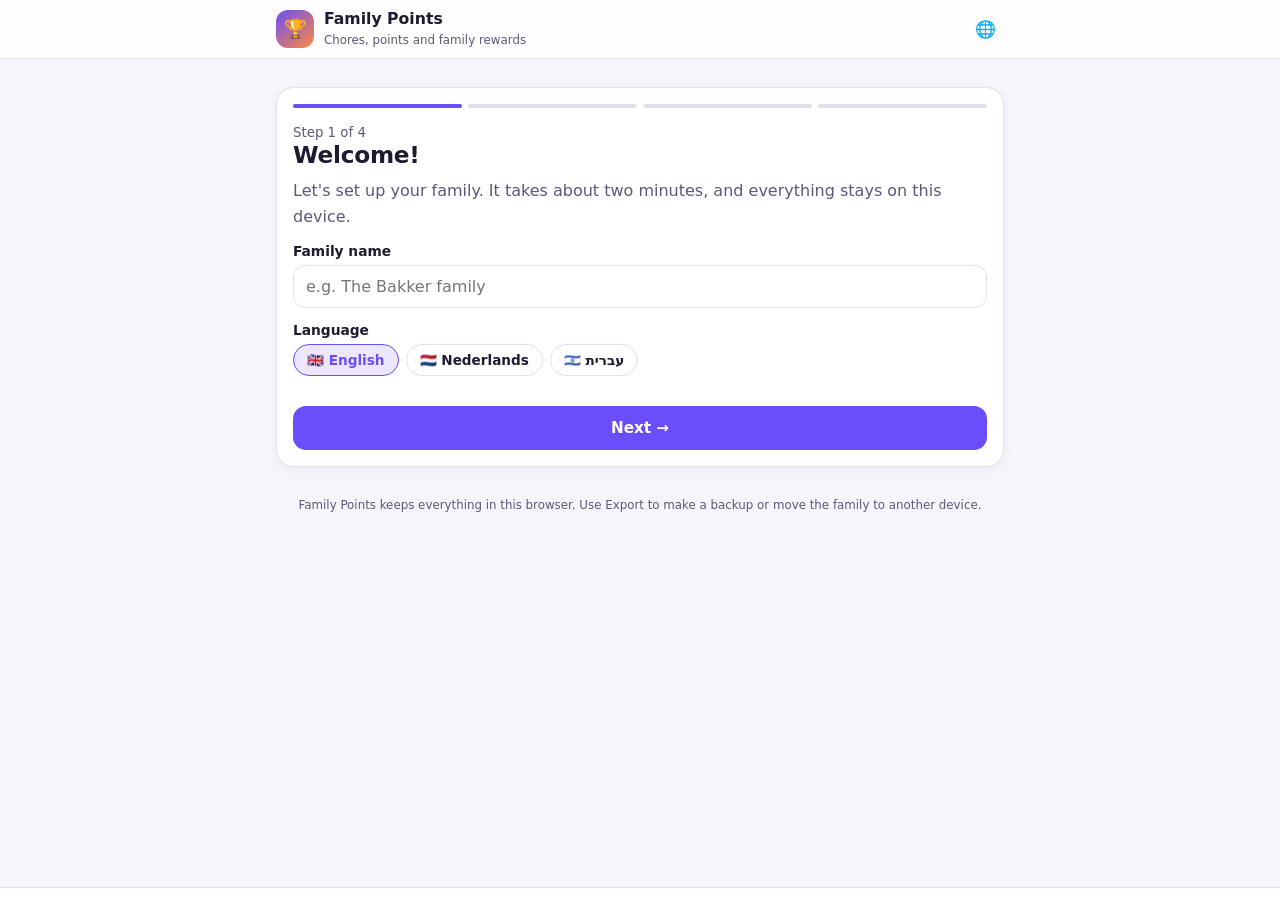
==== family-points/index.html @ 115d9e0e "Add Family Points: a chores, points and rewards app for the family A self-contained static app under" ====
<!DOCTYPE html>
<html lang="en">
<head>
<meta charset="UTF-8">
<meta name="viewport" content="width=device-width, initial-scale=1.0, viewport-fit=cover">
<meta name="theme-color" content="#6b4dfb">
<meta name="description" content="Family chores, points and rewards — English, Nederlands, עברית.">
<title>Family Points</title>
<link rel="icon" href="data:image/svg+xml,<svg xmlns='http://www.w3.org/2000/svg' viewBox='0 0 100 100'><text y='.9em' font-size='90'>🏆</text></svg>">
<link rel="stylesheet" href="assets/styles.css">
</head>
<body>

<header class="bar" id="header"></header>
<main id="view"></main>
<nav class="tabs" id="tabs"></nav>

<div id="modal"></div>
<div class="toast" id="toast" role="status" aria-live="polite"></div>

<noscript>
  <div class="wrap"><div class="card">This app needs JavaScript to run.</div></div>
</noscript>

<script src="js/i18n.js"></script>
<script src="js/avatars.js"></script>
<script src="js/sha256.js"></script>
<script src="js/store.js"></script>
<script src="js/ui.js"></script>
<script src="js/setup.js"></script>
<script src="js/parent.js"></script>
<script src="js/child.js"></script>
<script src="js/app.js"></script>
</body>
</html>
---- family-points/assets/styles.css ----
/* Family Points — one stylesheet, light + dark, LTR + RTL.
   Spacing uses logical properties so the Hebrew layout mirrors for free. */

:root {
  --bg: #f6f5fb;
  --surface: #ffffff;
  --surface-2: #f1effa;
  --line: #e3e0f0;
  --ink: #1d1b32;
  --ink-soft: #5c5878;
  --brand: #6b4dfb;
  --brand-ink: #ffffff;
  --brand-soft: #ece7ff;
  --accent: #ff8a3d;
  --good: #16a06a;
  --good-soft: #e2f6ee;
  --bad: #e0413f;
  --bad-soft: #fde8e7;
  --warn: #d99400;
  --radius: 18px;
  --radius-sm: 12px;
  --shadow: 0 8px 28px rgba(35, 25, 80, .08);
  --shadow-sm: 0 2px 8px rgba(35, 25, 80, .06);
  --font: "Segoe UI", system-ui, -apple-system, "Noto Sans Hebrew", "Helvetica Neue", Arial, sans-serif;
}

@media (prefers-color-scheme: dark) {
  :root {
    --bg: #14131d;
    --surface: #1e1c2b;
    --surface-2: #262338;
    --line: #322e47;
    --ink: #f2f0fb;
    --ink-soft: #a49fc0;
    --brand: #8f76ff;
    --brand-soft: #2c2547;
    --good: #3fcf94;
    --good-soft: #16352a;
    --bad: #ff6b68;
    --bad-soft: #3a1e20;
    --warn: #f0b429;
    --shadow: 0 8px 28px rgba(0, 0, 0, .4);
    --shadow-sm: 0 2px 8px rgba(0, 0, 0, .3);
  }
}

* { box-sizing: border-box; }

html, body {
  margin: 0;
  padding: 0;
  background: var(--bg);
  color: var(--ink);
  font-family: var(--font);
  -webkit-text-size-adjust: 100%;
}
body { padding-bottom: 84px; min-height: 100vh; }
body.no-tabs { padding-bottom: 24px; }

h1, h2, h3 { margin: 0 0 .4em; line-height: 1.2; }
h1 { font-size: 1.45rem; letter-spacing: -.01em; }
h2 { font-size: 1.12rem; }
h3 { font-size: .98rem; }
p { line-height: 1.55; margin: .4em 0; }
small { color: var(--ink-soft); }
a { color: var(--brand); }

.wrap { max-width: 760px; margin: 0 auto; padding: 16px; }
.muted { color: var(--ink-soft); }
.lead { color: var(--ink-soft); line-height: 1.6; }
.center { text-align: center; }
.hide { display: none !important; }
.mt { margin-top: 16px; }
.mb { margin-bottom: 12px; }

/* ---------- app bar ---------- */
header.bar {
  position: sticky; top: 0; z-index: 30;
  background: color-mix(in srgb, var(--surface) 88%, transparent);
  backdrop-filter: blur(10px);
  border-bottom: 1px solid var(--line);
}
header.bar .wrap { display: flex; align-items: center; gap: 10px; padding: 10px 16px; }
.brand-mark {
  width: 38px; height: 38px; border-radius: 12px; flex: 0 0 auto;
  background: linear-gradient(140deg, var(--brand), var(--accent));
  display: grid; place-items: center; font-size: 1.15rem;
}
.bar-title { flex: 1; min-width: 0; }
.bar-title strong { display: block; font-size: .98rem; line-height: 1.2; }
.bar-title small { font-size: .74rem; }
.bar-actions { display: flex; gap: 6px; align-items: center; }

/* ---------- cards ---------- */
.card {
  background: var(--surface);
  border: 1px solid var(--line);
  border-radius: var(--radius);
  padding: 16px;
  margin: 12px 0;
  box-shadow: var(--shadow-sm);
}
.card.flush { padding: 0; overflow: hidden; }
.card.hero {
  background: linear-gradient(140deg, var(--brand), #a855f7 65%, var(--accent));
  color: #fff; border: none; box-shadow: var(--shadow);
}
.card.hero .muted, .card.hero small, .card.hero .lead { color: rgba(255, 255, 255, .82); }
.card.good { border-color: var(--good); background: var(--good-soft); }
.eyebrow {
  font-size: .68rem; text-transform: uppercase; letter-spacing: .12em;
  font-weight: 700; color: var(--brand); margin-bottom: 6px;
}
.card.hero .eyebrow { color: rgba(255, 255, 255, .85); }

.row { display: flex; gap: 10px; align-items: center; flex-wrap: wrap; }
.row.tight { gap: 6px; }
.row.between { justify-content: space-between; }
.row.end { justify-content: flex-end; }
.row.nowrap { flex-wrap: nowrap; }
.grow { flex: 1; min-width: 0; }
.stack { display: flex; flex-direction: column; gap: 10px; }

/* ---------- buttons ---------- */
.btn {
  display: inline-flex; align-items: center; justify-content: center; gap: 7px;
  border: none; border-radius: 13px; padding: 12px 17px;
  font-family: var(--font); font-size: .95rem; font-weight: 700;
  background: var(--brand); color: var(--brand-ink); cursor: pointer;
  transition: transform .06s ease, filter .15s ease;
  min-height: 44px;
}
.btn:hover { filter: brightness(1.06); }
.btn:active { transform: translateY(1px); }
.btn:disabled { opacity: .5; cursor: not-allowed; filter: grayscale(.4); }
.btn.block { width: 100%; }
.btn.ghost { background: var(--surface); color: var(--ink); border: 1.5px solid var(--line); }
.btn.soft { background: var(--brand-soft); color: var(--brand); }
.btn.good { background: var(--good); color: #fff; }
.btn.danger { background: var(--bad); color: #fff; }
.btn.warn { background: var(--warn); color: #241c00; }
.btn.small { padding: 8px 12px; font-size: .84rem; min-height: 38px; border-radius: 11px; }
.btn.wide { flex: 1; }
.icon-btn {
  border: none; background: transparent; color: var(--ink-soft);
  font-size: 1.05rem; cursor: pointer; padding: 8px; border-radius: 10px;
  min-width: 38px; min-height: 38px;
}
.icon-btn:hover { background: var(--surface-2); color: var(--ink); }

/* ---------- forms ---------- */
.field { margin: 14px 0; }
.field > label, .field-label {
  display: block; font-weight: 700; font-size: .86rem; margin-bottom: 6px;
}
input[type=text], input[type=password], input[type=number], input[type=date],
input[type=tel], select, textarea {
  width: 100%; border: 1.5px solid var(--line); border-radius: var(--radius-sm);
  padding: 11px 12px; font-family: var(--font); font-size: 1rem;
  background: var(--surface); color: var(--ink);
}
input:focus, select:focus, textarea:focus {
  outline: none; border-color: var(--brand);
  box-shadow: 0 0 0 3px var(--brand-soft);
}
textarea { min-height: 90px; resize: vertical; }
.hint { font-size: .78rem; color: var(--ink-soft); margin-top: 5px; line-height: 1.45; }
.error-msg {
  background: var(--bad-soft); color: var(--bad); border-radius: var(--radius-sm);
  padding: 10px 12px; font-size: .88rem; font-weight: 600; margin: 10px 0;
}
.grid-2 { display: grid; grid-template-columns: 1fr 1fr; gap: 12px; }
@media (max-width: 460px) { .grid-2:not(.keep) { grid-template-columns: 1fr; } }
.grid-2.keep { gap: 10px; }

/* segmented control */
.seg { display: flex; border: 1.5px solid var(--line); border-radius: var(--radius-sm); overflow: hidden; }
.seg button {
  flex: 1; border: none; background: var(--surface); color: var(--ink-soft);
  padding: 10px 8px; font-family: var(--font); font-weight: 700; font-size: .85rem; cursor: pointer;
}
.seg button.on { background: var(--brand); color: var(--brand-ink); }

/* chips */
.chips { display: flex; flex-wrap: wrap; gap: 7px; }
.chip {
  border: 1.5px solid var(--line); background: var(--surface); color: var(--ink);
  border-radius: 999px; padding: 7px 13px; font-size: .85rem; font-weight: 600;
  cursor: pointer; font-family: var(--font);
}
.chip.on { background: var(--brand-soft); border-color: var(--brand); color: var(--brand); }
.tag {
  display: inline-flex; align-items: center; gap: 5px;
  background: var(--surface-2); color: var(--ink-soft);
  border-radius: 999px; padding: 3px 10px; font-size: .74rem; font-weight: 600;
}
.tag.brand { background: var(--brand-soft); color: var(--brand); }
.tag.good { background: var(--good-soft); color: var(--good); }
.tag.bad { background: var(--bad-soft); color: var(--bad); }

/* ---------- avatars ---------- */
.avatar {
  width: var(--avs, 44px); height: var(--avs, 44px);
  border-radius: 50%; display: inline-grid; place-items: center;
  background: color-mix(in srgb, var(--av) 26%, var(--surface));
  border: 2px solid var(--av);
  font-size: calc(var(--avs, 44px) * .52); flex: 0 0 auto; line-height: 1;
}
.avatar-grid {
  display: grid; grid-template-columns: repeat(auto-fill, minmax(52px, 1fr));
  gap: 8px; margin: 8px 0;
}
.avatar-pick {
  aspect-ratio: 1; border-radius: 50%; font-size: 1.5rem; cursor: pointer;
  border: 2px solid transparent;
  background: color-mix(in srgb, var(--av) 22%, var(--surface));
  display: grid; place-items: center;
}
.avatar-pick.sel { border-color: var(--av); box-shadow: 0 0 0 3px color-mix(in srgb, var(--av) 30%, transparent); }

/* ---------- points ---------- */
.pts { font-weight: 800; font-variant-numeric: tabular-nums; direction: ltr; unicode-bidi: isolate; }
.pts.pos { color: var(--good); }
.pts.neg { color: var(--bad); }
.pts.zero { color: var(--ink-soft); }
.pts.big { font-size: 1.6rem; }
.score { font-size: 2rem; font-weight: 800; line-height: 1; font-variant-numeric: tabular-nums; direction: ltr; unicode-bidi: isolate; }

/* ---------- lists ---------- */
.list { list-style: none; margin: 0; padding: 0; }
.list li {
  display: flex; align-items: center; gap: 11px;
  padding: 12px 14px; border-bottom: 1px solid var(--line);
}
.list li:last-child { border-bottom: none; }
.list li .grow { min-width: 0; }
.list .title { font-weight: 650; font-size: .95rem; }
.list .sub { font-size: .78rem; color: var(--ink-soft); margin-top: 2px; }
.tappable { cursor: pointer; }
.tappable:hover { background: var(--surface-2); }

.rank-badge {
  width: 26px; height: 26px; border-radius: 50%; display: grid; place-items: center;
  background: var(--surface-2); color: var(--ink-soft); font-size: .78rem; font-weight: 800; flex: 0 0 auto;
}
.rank-badge.gold { background: #ffd76e; color: #5a4300; }

.meter { height: 10px; border-radius: 999px; background: rgba(125, 120, 160, .25); overflow: hidden; margin: 8px 0; }
.meter-fill { height: 100%; border-radius: 999px; background: var(--brand); transition: width .4s ease; }
.card.hero .meter { background: rgba(0, 0, 0, .22); }
.card.hero .meter-fill { background: #fff; }

.empty { text-align: center; padding: 26px 14px; color: var(--ink-soft); }
.empty-ic { font-size: 2rem; display: block; margin-bottom: 8px; }

.section-title {
  display: flex; align-items: center; gap: 8px; justify-content: space-between;
  margin: 18px 0 6px; font-size: .82rem; font-weight: 800;
  text-transform: uppercase; letter-spacing: .08em; color: var(--ink-soft);
}

/* ---------- tabs ---------- */
nav.tabs {
  position: fixed; inset-inline: 0; bottom: 0; z-index: 40;
  background: color-mix(in srgb, var(--surface) 94%, transparent);
  backdrop-filter: blur(10px);
  border-top: 1px solid var(--line);
  display: flex; padding: 6px 6px calc(6px + env(safe-area-inset-bottom));
}
nav.tabs button {
  flex: 1; border: none; background: none; cursor: pointer;
  padding: 7px 2px; border-radius: 12px;
  display: flex; flex-direction: column; align-items: center; gap: 3px;
  font-family: var(--font); font-size: .66rem; font-weight: 650; color: var(--ink-soft);
}
nav.tabs button .ic { font-size: 1.2rem; line-height: 1; }
nav.tabs button.on { color: var(--brand); background: var(--brand-soft); }
nav.tabs .badge {
  position: absolute; transform: translate(14px, -6px);
  background: var(--bad); color: #fff; border-radius: 999px;
  font-size: .6rem; padding: 1px 5px; font-weight: 800;
}

/* ---------- modal ---------- */
#modal { position: fixed; inset: 0; z-index: 60; display: none; }
#modal.open { display: block; }
.modal-backdrop { position: absolute; inset: 0; background: rgba(20, 16, 40, .55); }
.modal-card {
  position: absolute; inset-inline: 0; bottom: 0; margin: 0 auto;
  max-width: 620px; max-height: 92vh; overflow-y: auto;
  background: var(--surface); border-radius: 22px 22px 0 0;
  box-shadow: var(--shadow); animation: rise .18s ease-out;
}
@media (min-width: 640px) {
  .modal-card { position: relative; top: 6vh; border-radius: 22px; max-height: 88vh; }
}
@keyframes rise { from { transform: translateY(24px); opacity: .6; } to { transform: none; opacity: 1; } }
.modal-head {
  display: flex; align-items: center; justify-content: space-between; gap: 10px;
  padding: 14px 16px; border-bottom: 1px solid var(--line);
  position: sticky; top: 0; background: var(--surface); z-index: 1;
}
.modal-head h2 { margin: 0; font-size: 1.05rem; }
.modal-body { padding: 16px; }

/* ---------- toast ---------- */
.toast {
  position: fixed; inset-inline: 0; bottom: 96px; margin: 0 auto; width: fit-content;
  max-width: 90%; background: var(--ink); color: var(--bg);
  padding: 11px 18px; border-radius: 999px; font-weight: 700; font-size: .88rem;
  opacity: 0; pointer-events: none; transition: opacity .22s ease, transform .22s ease;
  transform: translateY(8px); z-index: 70;
}
.toast.show { opacity: 1; transform: none; }
.toast.good { background: var(--good); color: #fff; }
.toast.bad { background: var(--bad); color: #fff; }

/* ---------- setup / login ---------- */
.steps { display: flex; gap: 6px; margin-bottom: 14px; }
.steps span { height: 4px; flex: 1; border-radius: 999px; background: var(--line); }
.steps span.on { background: var(--brand); }
.login-tabs { display: flex; gap: 8px; margin-bottom: 16px; }
.kid-grid { display: grid; grid-template-columns: repeat(auto-fill, minmax(104px, 1fr)); gap: 12px; }
.kid-card {
  border: 1.5px solid var(--line); background: var(--surface); border-radius: var(--radius);
  padding: 14px 8px; text-align: center; cursor: pointer; font-family: var(--font);
  color: var(--ink); display: flex; flex-direction: column; align-items: center; gap: 8px;
}
.kid-card:hover { border-color: var(--brand); }
.kid-card .nm { font-weight: 700; font-size: .9rem; }
.pin-input { letter-spacing: .5em; text-align: center; font-size: 1.4rem; font-weight: 800; }

.countdown {
  display: flex; align-items: center; gap: 12px; padding: 10px 0;
  border-bottom: 1px dashed var(--line);
}
.countdown:last-child { border-bottom: none; }
.countdown .days { font-size: 1.35rem; font-weight: 800; color: var(--brand); min-width: 44px; text-align: center; }
.countdown.today .days { color: var(--accent); }

.task-row { display: flex; align-items: center; gap: 10px; padding: 11px 14px; border-bottom: 1px solid var(--line); }
.task-row:last-child { border-bottom: none; }
.task-row.paused { opacity: .55; }
.pts-cell { display: flex; flex-direction: column; align-items: flex-end; gap: 2px; font-size: .78rem; }

.kv { display: flex; justify-content: space-between; gap: 10px; padding: 7px 0; border-bottom: 1px dashed var(--line); font-size: .88rem; }
.kv:last-child { border-bottom: none; }
.kv .k { color: var(--ink-soft); }

.footer-note { text-align: center; font-size: .74rem; color: var(--ink-soft); padding: 18px 8px 4px; line-height: 1.5; }
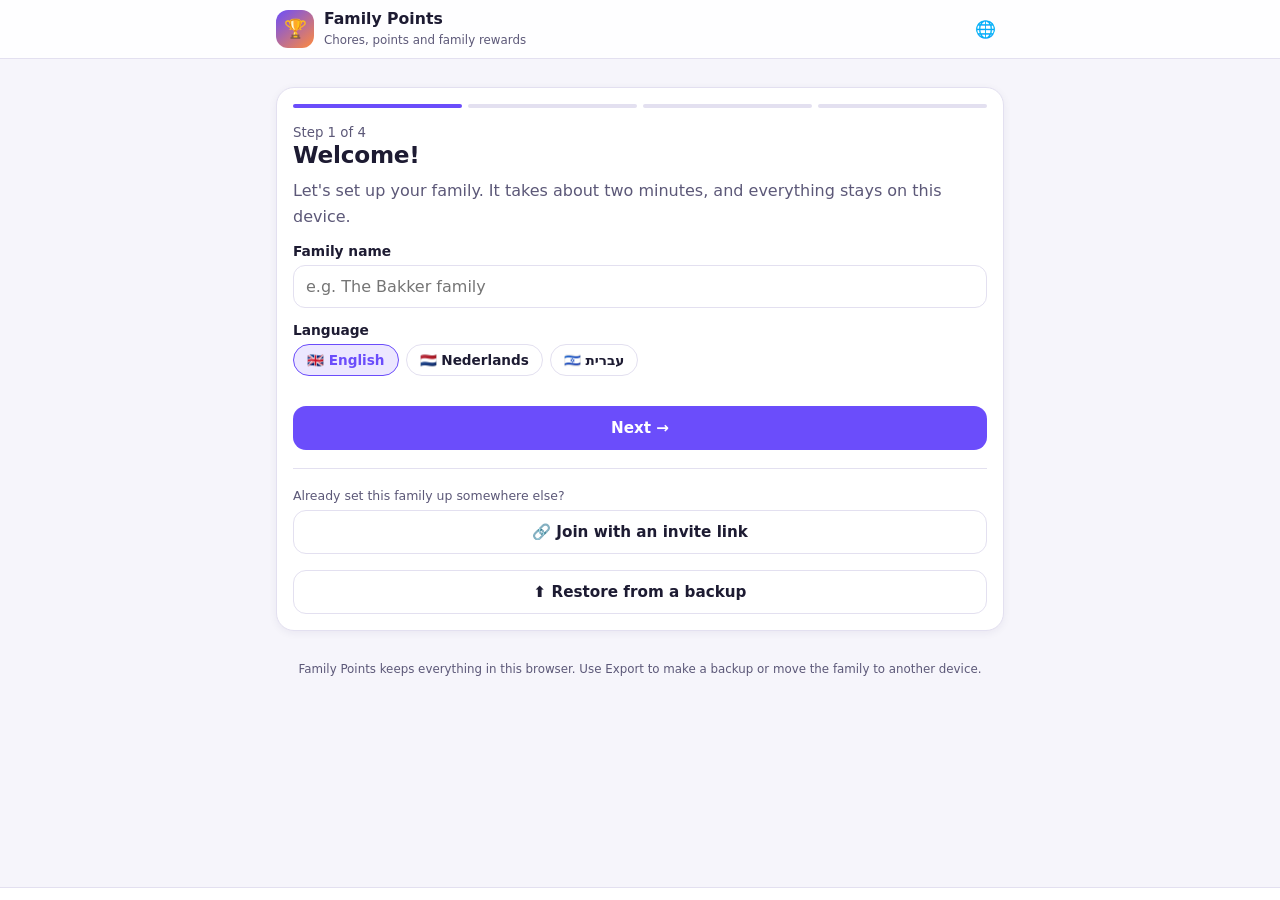
==== commit e1265cf6: "Add optional syncing so one family lives on every device Until now each device kept its own copy, wh" ====
--- a/family-points/index.html
+++ b/family-points/index.html
@@ -26,6 +26,8 @@
 <script src="js/avatars.js"></script>
 <script src="js/sha256.js"></script>
 <script src="js/store.js"></script>
+<script src="js/translate.js"></script>
+<script src="js/sync.js"></script>
 <script src="js/ui.js"></script>
 <script src="js/setup.js"></script>
 <script src="js/parent.js"></script>
--- a/family-points/assets/styles.css
+++ b/family-points/assets/styles.css
@@ -24,8 +24,12 @@
   --font: "Segoe UI", system-ui, -apple-system, "Noto Sans Hebrew", "Helvetica Neue", Arial, sans-serif;
 }
 
+/* Dark mode has three states to cover: the viewer's system preference, and an
+   explicit light or dark choice stamped on the root element by whatever hosts
+   the page. CSS cannot share one declaration block across a media query and a
+   plain selector, so the tokens are written twice — keep them in step. */
 @media (prefers-color-scheme: dark) {
-  :root {
+  :root:not([data-theme="light"]) {
     --bg: #14131d;
     --surface: #1e1c2b;
     --surface-2: #262338;
@@ -43,6 +47,23 @@
     --shadow-sm: 0 2px 8px rgba(0, 0, 0, .3);
   }
 }
+:root[data-theme="dark"] {
+    --bg: #14131d;
+    --surface: #1e1c2b;
+    --surface-2: #262338;
+    --line: #322e47;
+    --ink: #f2f0fb;
+    --ink-soft: #a49fc0;
+    --brand: #8f76ff;
+    --brand-soft: #2c2547;
+    --good: #3fcf94;
+    --good-soft: #16352a;
+    --bad: #ff6b68;
+    --bad-soft: #3a1e20;
+    --warn: #f0b429;
+    --shadow: 0 8px 28px rgba(0, 0, 0, .4);
+    --shadow-sm: 0 2px 8px rgba(0, 0, 0, .3);
+}
 
 * { box-sizing: border-box; }
 
@@ -90,6 +111,7 @@
 .bar-title strong { display: block; font-size: .98rem; line-height: 1.2; }
 .bar-title small { font-size: .74rem; }
 .bar-actions { display: flex; gap: 6px; align-items: center; }
+.sync-dot { font-size: .72rem; line-height: 1; }
 
 /* ---------- cards ---------- */
 .card {
@@ -250,6 +272,15 @@
 .card.hero .meter { background: rgba(0, 0, 0, .22); }
 .card.hero .meter-fill { background: #fff; }
 
+.tr-badge {
+  border: none; background: var(--brand-soft); color: var(--brand);
+  border-radius: 999px; padding: 1px 7px; font-size: .68rem; font-weight: 800;
+  cursor: pointer; font-family: var(--font); vertical-align: middle;
+  line-height: 1.5; display: inline-block;
+}
+.tr-badge.pending, .tr-badge.lang { background: var(--surface-2); color: var(--ink-soft); cursor: default; }
+.tr-badge:hover { filter: brightness(1.05); }
+
 .empty { text-align: center; padding: 26px 14px; color: var(--ink-soft); }
 .empty-ic { font-size: 2rem; display: block; margin-bottom: 8px; }
 
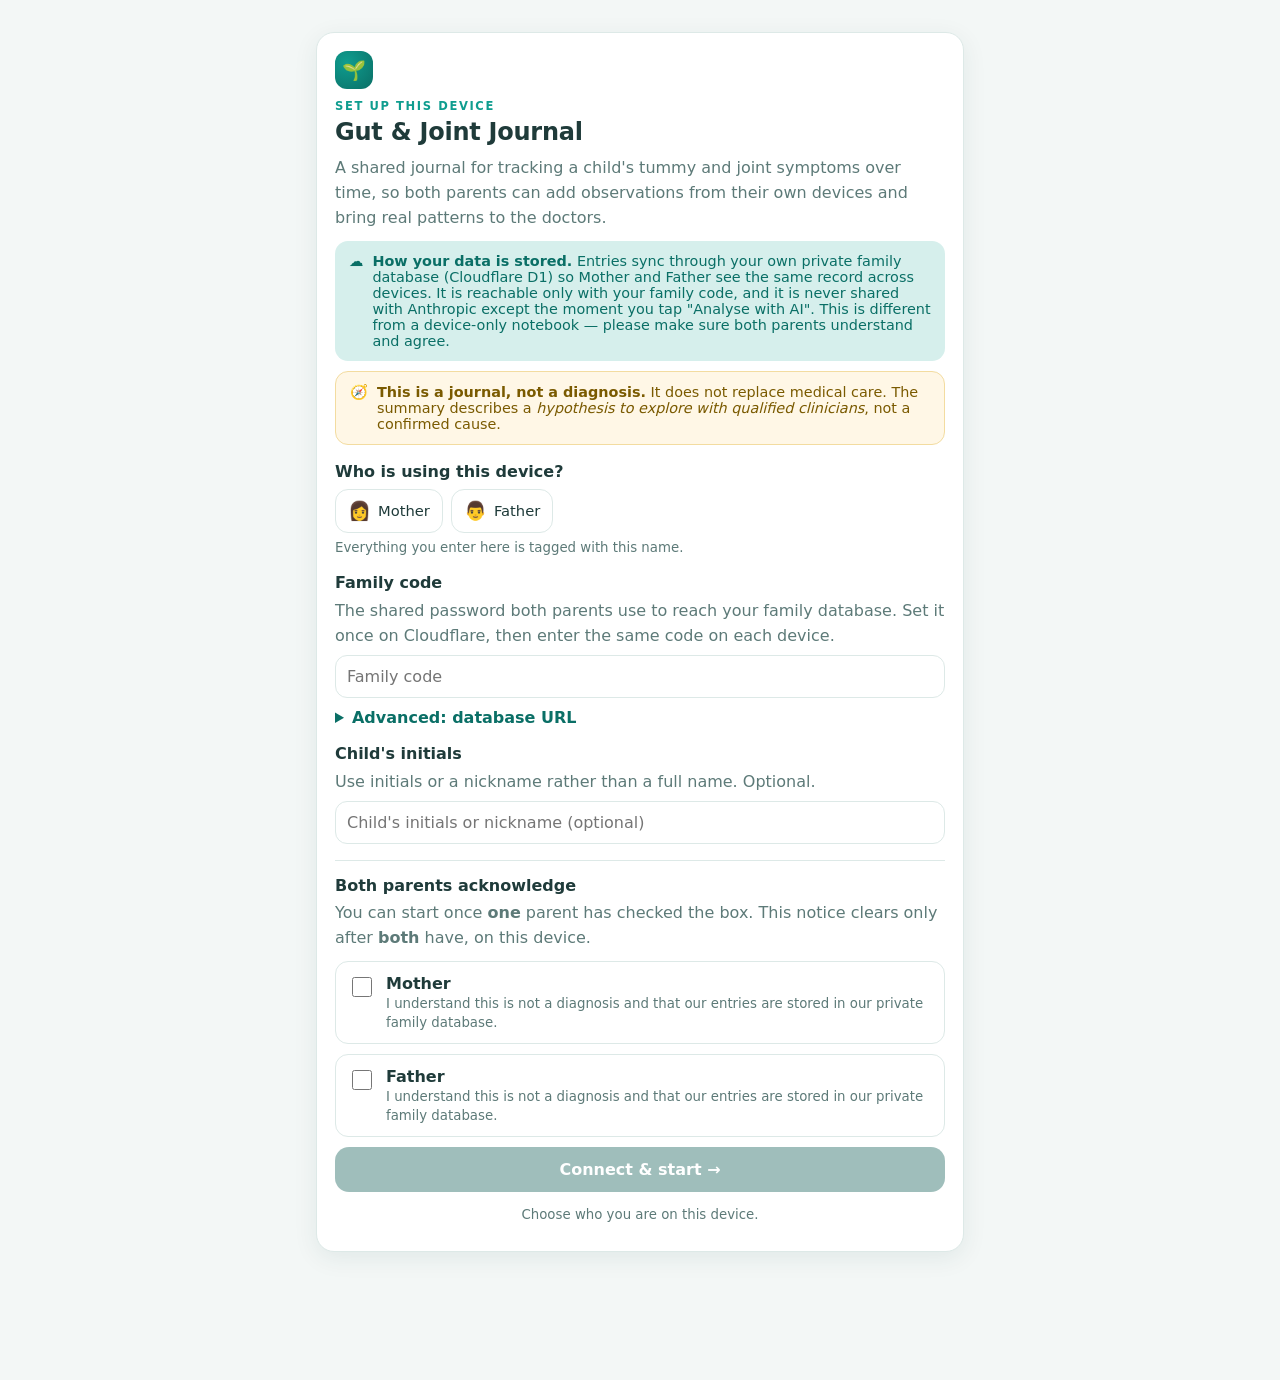
==== commit bd2d9be4: "Leave a redirect where the app used to live The app moved to its own repository and is served from t" ====
--- a/family-points/index.html
+++ b/family-points/index.html
@@ -4,34 +4,62 @@
 <meta charset="UTF-8">
 <meta name="viewport" content="width=device-width, initial-scale=1.0, viewport-fit=cover">
 <meta name="theme-color" content="#6b4dfb">
-<meta name="description" content="Family chores, points and rewards — English, Nederlands, עברית.">
-<title>Family Points</title>
+<title>Family Points has moved</title>
+<link rel="canonical" href="https://nimrodf8.github.io/">
 <link rel="icon" href="data:image/svg+xml,<svg xmlns='http://www.w3.org/2000/svg' viewBox='0 0 100 100'><text y='.9em' font-size='90'>🏆</text></svg>">
-<link rel="stylesheet" href="assets/styles.css">
+<!-- A courtesy for a browser with scripting off. The script below goes first
+     and carries the address's fragment across; this one cannot, but a visitor
+     without scripting could not run the app anyway. -->
+<meta http-equiv="refresh" content="3; url=https://nimrodf8.github.io/">
+<style>
+  :root {
+    --bg: #f6f5fb; --surface: #ffffff; --line: #e3e0f0;
+    --ink: #1d1b32; --ink-soft: #5c5878; --brand: #6b4dfb;
+  }
+  @media (prefers-color-scheme: dark) {
+    :root:not([data-theme="light"]) {
+      --bg: #14131d; --surface: #1e1c2b; --line: #322e47;
+      --ink: #f2f0fb; --ink-soft: #a49fc0; --brand: #8f76ff;
+    }
+  }
+  :root[data-theme="dark"] {
+    --bg: #14131d; --surface: #1e1c2b; --line: #322e47;
+    --ink: #f2f0fb; --ink-soft: #a49fc0; --brand: #8f76ff;
+  }
+  * { box-sizing: border-box; }
+  html, body { margin: 0; padding: 0; background: var(--bg); color: var(--ink);
+    font-family: "Segoe UI", system-ui, -apple-system, "Noto Sans Hebrew", Arial, sans-serif; }
+  body { min-height: 100vh; display: grid; place-items: center; padding: 24px; }
+  .card { background: var(--surface); border: 1px solid var(--line); border-radius: 18px;
+    padding: 28px 24px; max-width: 460px; text-align: center;
+    box-shadow: 0 8px 28px rgba(35, 25, 80, .08); }
+  .mark { width: 56px; height: 56px; border-radius: 16px; margin: 0 auto 14px;
+    background: linear-gradient(140deg, var(--brand), #ff8a3d);
+    display: grid; place-items: center; font-size: 1.6rem; }
+  h1 { font-size: 1.25rem; margin: 0 0 .5em; }
+  p { color: var(--ink-soft); line-height: 1.6; margin: .5em 0; }
+  a.go { display: inline-block; margin-top: 16px; padding: 12px 20px; border-radius: 13px;
+    background: var(--brand); color: #fff; font-weight: 700; text-decoration: none; }
+  code { font-size: .82rem; color: var(--ink-soft); overflow-wrap: anywhere; }
+</style>
 </head>
 <body>
-
-<header class="bar" id="header"></header>
-<main id="view"></main>
-<nav class="tabs" id="tabs"></nav>
-
-<div id="modal"></div>
-<div class="toast" id="toast" role="status" aria-live="polite"></div>
-
-<noscript>
-  <div class="wrap"><div class="card">This app needs JavaScript to run.</div></div>
-</noscript>
-
-<script src="js/i18n.js"></script>
-<script src="js/avatars.js"></script>
-<script src="js/sha256.js"></script>
-<script src="js/store.js"></script>
-<script src="js/translate.js"></script>
-<script src="js/sync.js"></script>
-<script src="js/ui.js"></script>
-<script src="js/setup.js"></script>
-<script src="js/parent.js"></script>
-<script src="js/child.js"></script>
-<script src="js/app.js"></script>
+  <div class="card">
+    <div class="mark">🏆</div>
+    <h1>Family Points has a shorter address</h1>
+    <p>It now lives at <code>https://nimrodf8.github.io/</code> — you are being
+       taken there. Your family, your sign-in and your points are all still
+       there: it is the same site, on the same domain.</p>
+    <p>Update your bookmark when you arrive.</p>
+    <a class="go" href="https://nimrodf8.github.io/">Go to Family Points</a>
+  </div>
+<script>
+  /* An invite link made before the move carries its family in the fragment
+     (#join=…). Send it along, or the invitation would be lost on the way. */
+  (function () {
+    var target = "https://nimrodf8.github.io/" + window.location.search + window.location.hash;
+    window.location.replace(target);
+  })();
+</script>
 </body>
 </html>
